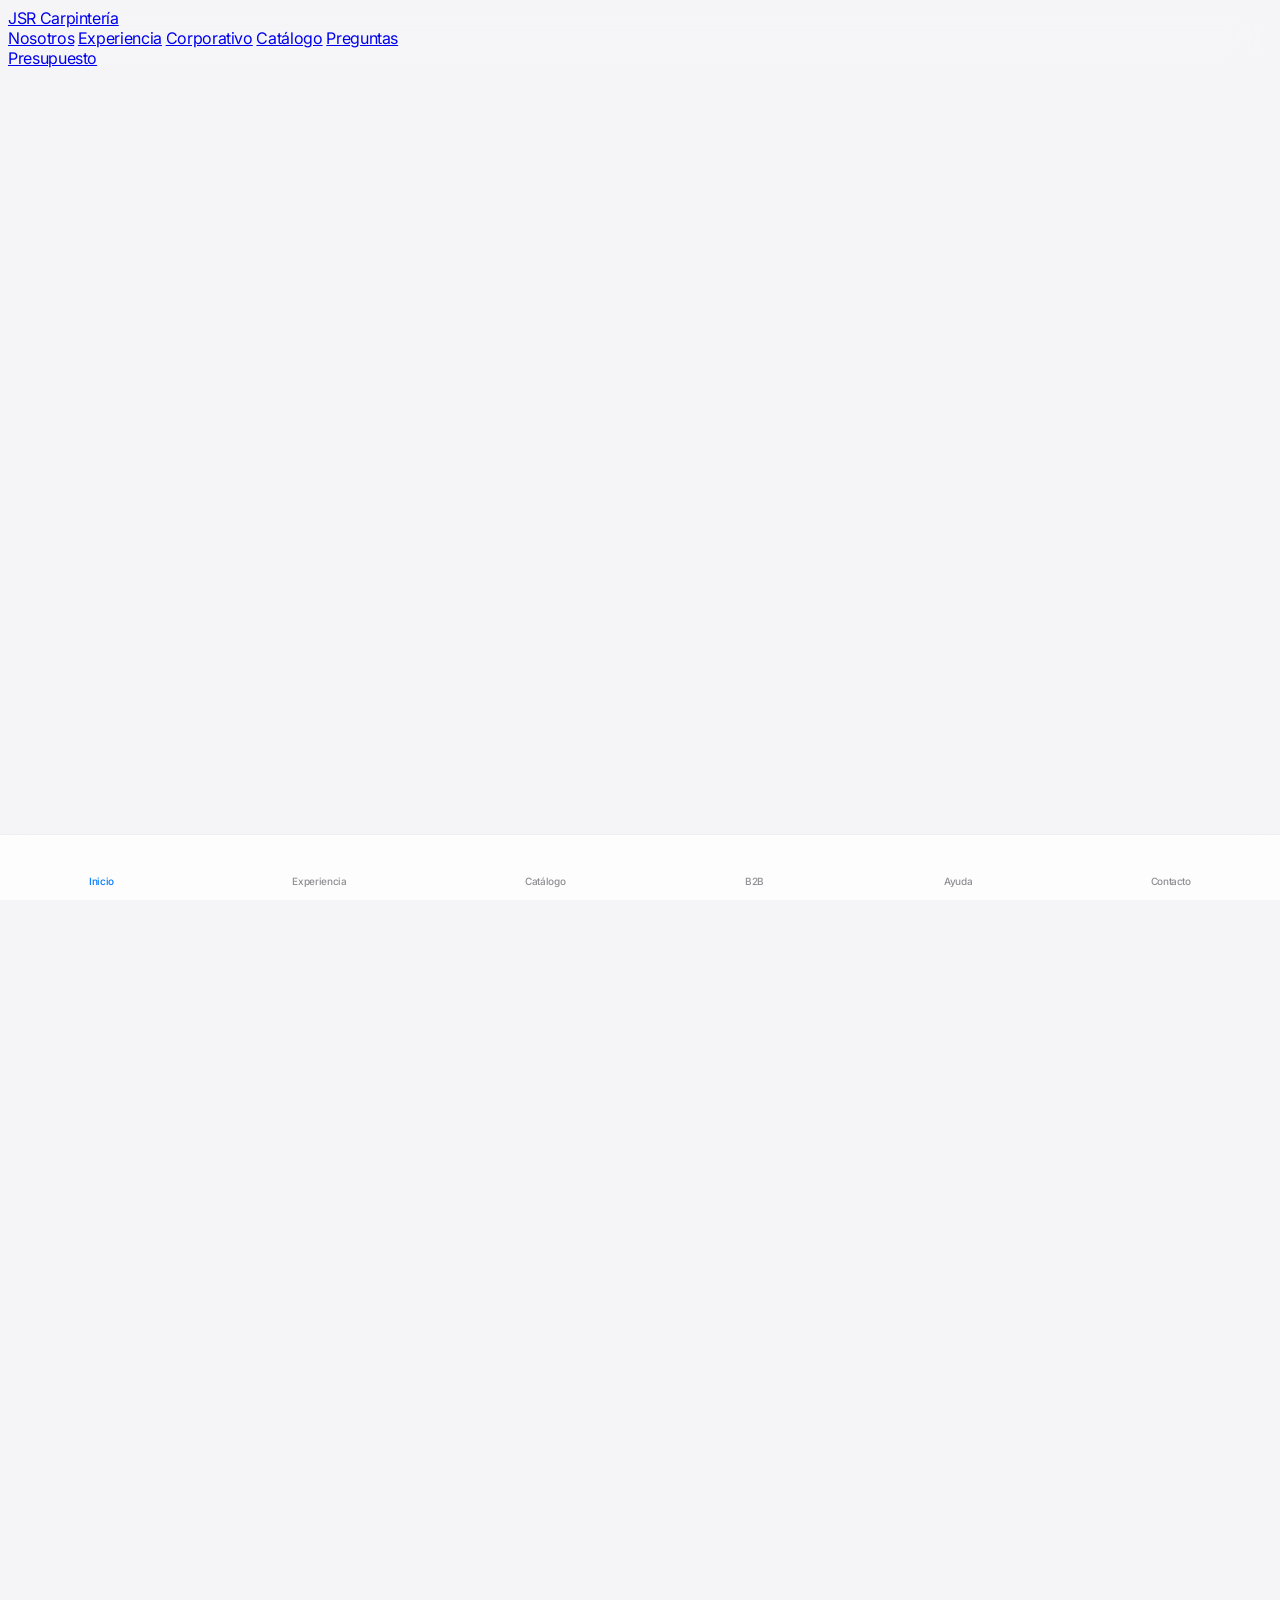
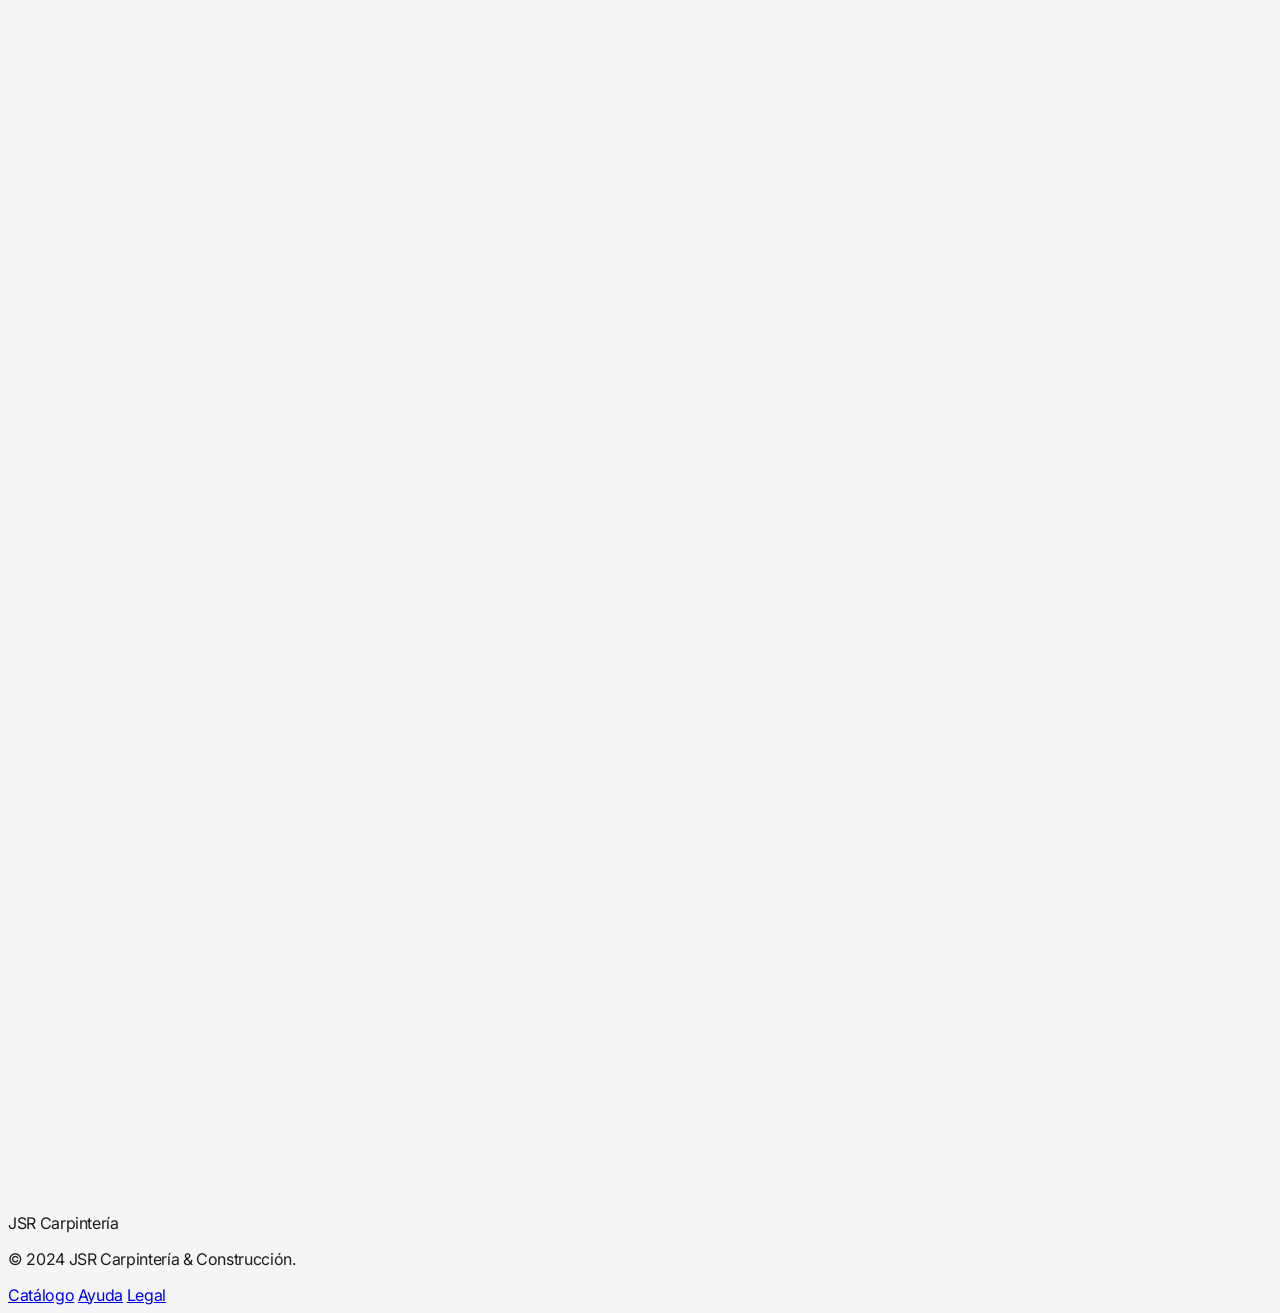
==== index.html @ 3fd6b83c "Changes to be committed: 	new file:   catalogo.html 	new file:   empresas.html 	new file:   index.ht" ====
<!DOCTYPE html>
<html lang="es" class="scroll-smooth">

<head>
    <meta charset="UTF-8">
    <meta name="viewport" content="width=device-width, initial-scale=1.0">
    <meta name="description"
        content="JSR Carpintería - Soluciones integrales para empresas estatales, MiPyMEs y hogares. Diseño estilo Apple en Cumanayagua, Cuba.">
    <title>JSR Carpintería | Construcción & Diseño</title>

    <script src="https://cdn.tailwindcss.com"></script>
    <script src="https://unpkg.com/lucide@latest"></script>
    <link href="https://fonts.googleapis.com/css2?family=Inter:wght@300;400;500;600;700;800&display=swap"
        rel="stylesheet">
    <link rel="stylesheet" href="style.css">

    <!-- SEO & Open Graph -->
    <link rel="canonical" href="https://jsr.cu/" />
    <meta property="og:type" content="website" />
    <meta property="og:title" content="JSR Carpintería | Construcción & Diseño" />
    <meta property="og:description"
        content="Soluciones integrales de carpintería y construcción para el sector estatal, empresas privadas y el hogar cubano. Diseño estilo Apple en Cumanayagua." />
    <meta property="og:image"
        content="https://images.unsplash.com/photo-1618221195710-dd6b41faaea6?auto=format&fit=crop&w=1200&q=80" />
    <meta property="og:url" content="https://jsr.cu/" />
    <meta property="og:site_name" content="JSR Carpintería" />

    <!-- Twitter Card -->
    <meta name="twitter:card" content="summary_large_image" />
    <meta name="twitter:title" content="JSR Carpintería | Construcción & Diseño" />
    <meta name="twitter:description"
        content="Diseño que inspira. Calidad que perdura. Soluciones de carpintería en Cumanayagua, Cuba." />
    <meta name="twitter:image"
        content="https://images.unsplash.com/photo-1618221195710-dd6b41faaea6?auto=format&fit=crop&w=1200&q=80" />

    <!-- Schema.org Structured Data -->
    <script type="application/ld+json">
    {
      "@context": "https://schema.org",
      "@type": "LocalBusiness",
      "name": "JSR Carpintería",
      "image": "https://images.unsplash.com/photo-1618221195710-dd6b41faaea6?auto=format&fit=crop&w=1600&q=80",
      "telephone": "+5350000000",
      "email": "ventas@jsr.cu",
      "address": {
        "@type": "PostalAddress",
        "addressLocality": "Cumanayagua",
        "addressRegion": "Cienfuegos",
        "addressCountry": "CU"
      },
      "description": "Soluciones integrales de carpintería y construcción para el sector estatal, empresas privadas y el hogar cubano.",
      "url": "https://jsr.cu/"
    }
    </script>
</head>

<body class="pb-20 md:pb-0"> <!-- Padding inferior para no tapar contenido con la Tab Bar en móvil -->

    <!-- Header / Navegación Desktop -->
    <nav class="fixed w-full z-[100] glass-nav top-0 border-b border-black/[0.05]">
        <div class="max-w-[1200px] mx-auto px-4 md:px-6 flex justify-between items-center h-14 md:h-16">
            <a href="#inicio" class="flex items-center space-x-2 shrink-0">
                <i data-lucide="box" class="w-5 h-5 text-black"></i>
                <span class="font-bold text-[17px] md:text-[19px] tracking-tight">JSR Carpintería</span>
            </a>

            <!-- Menú Desktop (Se oculta en móvil/tablet) -->
            <div class="hidden lg:flex space-x-8 text-[11px] font-medium text-black/60 uppercase tracking-wider">
                <a href="sobre-nosotros.html" class="hover:text-black transition-colors">Nosotros</a>
                <a href="#sectores" class="hover:text-black transition-colors">Experiencia</a>
                <a href="empresas.html" class="hover:text-black transition-colors">Corporativo</a>
                <a href="catalogo.html" class="hover:text-black transition-colors">Catálogo</a>
                <a href="#faq" class="hover:text-black transition-colors">Preguntas</a>
            </div>

            <div class="flex items-center space-x-3">
                <a href="#contacto"
                    class="text-[11px] md:text-[12px] font-semibold bg-black text-white px-4 py-2 rounded-full hover:bg-gray-800 transition-all whitespace-nowrap">
                    Presupuesto
                </a>
            </div>
        </div>
    </nav>

    <!-- Mobile Tab Bar (Solo visible en pantallas pequeñas y medianas) -->
    <div class="mobile-tab-bar lg:hidden">
        <a href="#inicio" class="tab-item active">
            <i data-lucide="home"></i>
            <span>Inicio</span>
        </a>
        <a href="#sectores" class="tab-item">
            <i data-lucide="award"></i>
            <span>Experiencia</span>
        </a>
        <a href="catalogo.html" class="tab-item">
            <i data-lucide="layout-grid"></i>
            <span>Catálogo</span>
        </a>
        <a href="empresas.html" class="tab-item">
            <i data-lucide="briefcase"></i>
            <span>B2B</span>
        </a>
        <a href="#faq" class="tab-item">
            <i data-lucide="message-circle"></i>
            <span>Ayuda</span>
        </a>
        <a href="#contacto" class="tab-item">
            <i data-lucide="user"></i>
            <span>Contacto</span>
        </a>
    </div>

    <main>
        <!-- Hero Section -->
        <section id="inicio" class="pt-24 md:pt-40 pb-12 md:pb-24 px-6 text-center max-w-[1100px] mx-auto fade-in">
            <h1
                class="text-4xl sm:text-5xl md:text-7xl lg:text-[84px] font-extrabold tracking-tight leading-[1.1] mb-6 md:mb-8 text-[#1D1D1F]">
                Diseño que inspira.<br class="hidden sm:block">
                <span class="text-black/30">Calidad que perdura.</span>
            </h1>
            <p class="text-base md:text-xl lg:text-2xl text-gray-500 font-medium mb-8 md:mb-12 max-w-3xl mx-auto px-4">
                Soluciones integrales de carpintería y construcción para el sector estatal, empresas privadas y el hogar
                cubano.
            </p>
            <div class="flex flex-col sm:flex-row justify-center items-center gap-4 px-6">
                <a href="#catalogo" class="ios-button-primary w-full sm:w-auto">Explorar Catálogo</a>
                <a href="empresas.html"
                    class="flex items-center justify-center space-x-2 font-semibold text-blue-600 hover:underline py-2">
                    <span>Soluciones Corporativas</span>
                    <i data-lucide="chevron-right" class="w-4 h-4"></i>
                </a>
            </div>
        </section>

        <!-- Imagen Principal -->
        <section class="px-4 md:px-6 mb-16 md:mb-24 fade-in">
            <div
                class="max-w-[1100px] mx-auto rounded-[32px] md:rounded-[42px] overflow-hidden shadow-xl md:shadow-2xl">
                <img src="https://images.unsplash.com/photo-1618221195710-dd6b41faaea6?auto=format&fit=crop&w=1600&q=80"
                    alt="Interior minimalista JSR" class="w-full h-[280px] sm:h-[450px] md:h-[600px] object-cover"
                    loading="lazy" width="1600" height="900">
            </div>
        </section>

        <!-- SECCIÓN: Sobre Nosotros -->
        <section id="nosotros" class="py-16 md:py-24 px-6 fade-in">
            <div class="max-w-[1200px] mx-auto grid grid-cols-1 lg:grid-cols-2 gap-12 items-center">
                <div class="order-2 lg:order-1">
                    <span class="badge-ios mb-6 inline-block">Nuestra Esencia</span>
                    <h2 class="text-3xl md:text-5xl font-bold tracking-tight mb-6 text-[#1D1D1F]">Pasión por el detalle.
                    </h2>
                    <p class="text-lg text-gray-500 mb-6 leading-relaxed">
                        En JSR Carpintería, fusionamos la tradición artesanal cubana con las tendencias más modernas del
                        diseño industrial.
                    </p>
                    <div class="flex items-center space-x-4 mb-8">
                        <a href="sobre-nosotros.html"
                            class="text-blue-600 font-semibold hover:underline flex items-center">
                            Conocer más sobre nosotros <i data-lucide="arrow-right" class="w-4 h-4 ml-2"></i>
                        </a>
                    </div>
                    <div class="flex items-center space-x-4 text-sm font-semibold text-[#1D1D1F]">
                        <div class="flex items-center">
                            <i data-lucide="check-circle" class="w-5 h-5 text-green-500 mr-2"></i>
                            <span>Materiales Premium</span>
                        </div>
                        <div class="flex items-center">
                            <i data-lucide="check-circle" class="w-5 h-5 text-green-500 mr-2"></i>
                            <span>Garantía Real</span>
                        </div>
                    </div>
                </div>
                <div class="order-1 lg:order-2">
                    <div class="ios-card p-2 transform rotate-2 hover:rotate-0 transition-transform duration-500">
                        <img src="https://images.unsplash.com/photo-1595846519845-68e298c2edd8?auto=format&fit=crop&w=800&q=80"
                            alt="Artesano trabajando madera"
                            class="w-full h-[300px] md:h-[500px] object-cover rounded-[20px]" loading="lazy" width="800"
                            height="1000">
                    </div>
                </div>
            </div>
        </section>

        <!-- SECCIÓN: Experiencia Sectorial -->
        <section id="sectores" class="py-16 md:py-24 px-6 fade-in">
            <div class="max-w-[1200px] mx-auto">
                <div class="text-center mb-12">
                    <span class="badge-ios mb-4 inline-block">Especialización Técnica</span>
                    <h2 class="text-3xl md:text-5xl font-bold tracking-tight mb-4 text-[#1D1D1F]">Experiencia Sectorial.
                    </h2>
                </div>

                <div class="grid grid-cols-1 sm:grid-cols-2 lg:grid-cols-4 gap-4 md:gap-6">
                    <div class="ios-card p-6 md:p-8 group">
                        <div class="icon-box-ios bg-rose-50 text-rose-500">
                            <i data-lucide="hospital"></i>
                        </div>
                        <h3 class="text-lg md:text-xl font-bold mb-3 text-[#1D1D1F]">Salud Pública</h3>
                        <p class="text-xs md:text-sm text-gray-500 leading-relaxed">Mobiliario clínico bajo estrictas
                            normas de higiene.</p>
                    </div>

                    <div class="ios-card p-6 md:p-8 group">
                        <div class="icon-box-ios bg-orange-50 text-orange-500">
                            <i data-lucide="palmtree"></i>
                        </div>
                        <h3 class="text-lg md:text-xl font-bold mb-3 text-[#1D1D1F]">Turismo</h3>
                        <p class="text-xs md:text-sm text-gray-500 leading-relaxed">Equipamiento integral para hoteles y
                            áreas comunes.</p>
                    </div>

                    <div class="ios-card p-6 md:p-8 group">
                        <div class="icon-box-ios bg-blue-50 text-blue-600">
                            <i data-lucide="radio"></i>
                        </div>
                        <h3 class="text-lg md:text-xl font-bold mb-3 text-[#1D1D1F]">Radio & Educ.</h3>
                        <p class="text-xs md:text-sm text-gray-500 leading-relaxed">Tratamiento acústico y mobiliario
                            ergonómico.</p>
                    </div>

                    <div class="ios-card p-6 md:p-8 group">
                        <div class="icon-box-ios bg-zinc-100 text-zinc-800">
                            <i data-lucide="landmark"></i>
                        </div>
                        <h3 class="text-lg md:text-xl font-bold mb-3 text-[#1D1D1F]">Gobierno</h3>
                        <p class="text-xs md:text-sm text-gray-500 leading-relaxed">Mantenimiento de sedes y diseño de
                            oficinas presidenciales.</p>
                    </div>
                </div>
                <div class="mt-12 text-center">
                    <a href="empresas.html" class="font-bold text-blue-600 hover:underline inline-flex items-center">
                        Ver cómo trabajamos con empresas <i data-lucide="arrow-right" class="w-4 h-4 ml-2"></i>
                    </a>
                </div>
            </div>
        </section>

        <!-- Corporativo -->
        <section id="proyectos" class="py-16 md:py-24 bg-white fade-in">
            <div class="max-w-[1200px] mx-auto px-6 text-center">
                <span class="badge-ios mb-4 inline-block">B2B & Alianzas</span>
                <h2 class="text-3xl md:text-5xl font-bold tracking-tight mb-12 text-[#1D1D1F]">Soluciones Corporativas.
                </h2>
                <div class="grid grid-cols-1 lg:grid-cols-2 gap-6">
                    <div class="ios-card p-8 md:p-12 text-left bg-zinc-50 border-none">
                        <h3 class="text-2xl font-bold mb-4">Empresas Estatales</h3>
                        <p class="text-gray-500 mb-6">Contratos oficiales y cumplimiento riguroso de normativas
                            gubernamentales en Cuba.</p>
                        <i data-lucide="building-2" class="text-blue-600"></i>
                    </div>
                    <div class="ios-card p-8 md:p-12 text-left bg-black text-white border-none">
                        <h3 class="text-2xl font-bold mb-4">Sector MiPyME</h3>
                        <p class="text-gray-400 mb-6">Diseño de vanguardia para nuevos negocios y emprendimientos
                            privados.</p>
                        <i data-lucide="briefcase" class="text-white"></i>
                    </div>
                </div>
                <div class="mt-12 text-center">
                    <a href="empresas.html"
                        class="ios-button-primary bg-zinc-900 text-white hover:bg-black inline-block px-8 py-3">
                        Explorar División Corporativa
                    </a>
                </div>
            </div>
        </section>

        <!-- Catálogo -->
        <section id="catalogo" class="py-16 md:py-24 px-6 fade-in">
            <div class="max-w-[1200px] mx-auto">
                <h2 class="text-3xl md:text-4xl font-bold mb-12 text-[#1D1D1F]">Esenciales para tu espacio.</h2>
                <div class="flex overflow-x-auto gap-6 pb-8 no-scrollbar snap-x snap-mandatory">
                    <div class="snap-start shrink-0 w-[280px] sm:w-[320px]">
                        <div class="bg-white p-4 ios-card">
                            <img src="https://images.unsplash.com/photo-1592078615290-033ee584e267?auto=format&fit=crop&w=500&q=80"
                                class="w-full h-64 object-cover rounded-2xl mb-4" width="500" height="333"
                                alt="Silla Minimalista">
                            <h3 class="font-bold">Silla Minimalista</h3>
                            <p class="text-gray-500 text-sm mb-4">Cedro Seleccionado</p>
                            <div class="btn-action-group">
                                <a href="https://cumashop.cu/producto/silla-minimalista" target="_blank"
                                    class="btn-cumashop">
                                    <i data-lucide="shopping-bag"></i> Comprar
                                </a>
                                <a href="https://wa.me/5350000000?text=Info%20Silla%20Minimalista" target="_blank"
                                    class="btn-whatsapp">
                                    <i data-lucide="message-circle"></i> WhatsApp
                                </a>
                            </div>
                        </div>
                    </div>
                    <div class="snap-start shrink-0 w-[280px] sm:w-[320px]">
                        <div class="bg-white p-4 ios-card">
                            <img src="https://images.unsplash.com/photo-1544030749-045a62a19b38?auto=format&fit=crop&w=500&q=80"
                                class="w-full h-64 object-cover rounded-2xl mb-4" width="500" height="333"
                                alt="Mesa de Centro">
                            <h3 class="font-bold">Mesa de Centro</h3>
                            <p class="text-gray-500 text-sm mb-4">Estilo Zen</p>
                            <div class="btn-action-group">
                                <a href="#" class="btn-cumashop">
                                    <i data-lucide="shopping-bag"></i> Comprar
                                </a>
                                <a href="https://wa.me/5350000000?text=Info%20Mesa%20Centro" target="_blank"
                                    class="btn-whatsapp">
                                    <i data-lucide="message-circle"></i> WhatsApp
                                </a>
                            </div>
                        </div>
                    </div>
                    <div class="snap-start shrink-0 w-[280px] sm:w-[320px]">
                        <div class="bg-white p-4 ios-card">
                            <img src="https://images.unsplash.com/photo-1533090161767-e6ffed986c88?auto=format&fit=crop&w=500&q=80"
                                class="w-full h-64 object-cover rounded-2xl mb-4" width="500" height="333"
                                alt="Escritorio Pro">
                            <h3 class="font-bold">Escritorio Pro</h3>
                            <p class="text-gray-500 text-sm mb-4">Work from home</p>
                            <div class="btn-action-group">
                                <a href="#" class="btn-cumashop">
                                    <i data-lucide="shopping-bag"></i> Comprar
                                </a>
                                <a href="https://wa.me/5350000000?text=Info%20Escritorio%20Pro" target="_blank"
                                    class="btn-whatsapp">
                                    <i data-lucide="message-circle"></i> WhatsApp
                                </a>
                            </div>
                        </div>
                    </div>
                </div>
                <div class="mt-8 text-center md:text-right">
                    <a href="catalogo.html"
                        class="font-bold text-black hover:opacity-70 inline-flex items-center text-sm md:text-base">
                        Ver Catálogo Completo <i data-lucide="arrow-right" class="w-4 h-4 ml-2"></i>
                    </a>
                </div>
            </div>
        </section>

        <!-- FAQ -->
        <section id="faq" class="py-16 md:py-24 bg-white px-6 fade-in">
            <div class="max-w-[800px] mx-auto">
                <h2 class="text-3xl font-bold mb-12 text-center text-[#1D1D1F]">Preguntas Frecuentes.</h2>
                <div class="space-y-4 mb-16">
                    <!-- Q1 -->
                    <div class="faq-item cursor-pointer bg-zinc-50 hover:bg-zinc-100 transition-colors rounded-2xl px-6 py-2"
                        onclick="toggleFaq(this)">
                        <div class="flex justify-between items-center py-4">
                            <h3 class="font-bold text-[#1D1D1F] text-sm md:text-base">¿Realizan envíos fuera de
                                Cumanayagua?</h3>
                            <div class="w-8 h-8 rounded-full bg-white flex items-center justify-center shadow-sm">
                                <i data-lucide="plus" class="faq-icon w-4 h-4 text-gray-400 transition-transform"></i>
                            </div>
                        </div>
                        <div class="faq-content">
                            <p class="text-gray-500 text-sm pb-6 leading-relaxed border-t border-gray-200/50 pt-4">
                                Sí, entregamos en toda la provincia de Cienfuegos y gestionamos logística nacional para
                                proyectos grandes.
                                Contamos con transporte propio para garantizar que los muebles lleguen en perfecto
                                estado.
                            </p>
                        </div>
                    </div>

                    <!-- Q2 -->
                    <div class="faq-item cursor-pointer bg-zinc-50 hover:bg-zinc-100 transition-colors rounded-2xl px-6 py-2"
                        onclick="toggleFaq(this)">
                        <div class="flex justify-between items-center py-4">
                            <h3 class="font-bold text-[#1D1D1F] text-sm md:text-base">¿Qué tipos de materiales utilizan?
                            </h3>
                            <div class="w-8 h-8 rounded-full bg-white flex items-center justify-center shadow-sm">
                                <i data-lucide="plus" class="faq-icon w-4 h-4 text-gray-400 transition-transform"></i>
                            </div>
                        </div>
                        <div class="faq-content">
                            <p class="text-gray-500 text-sm pb-6 leading-relaxed border-t border-gray-200/50 pt-4">
                                Trabajamos principalmente con maderas preciosas cubanas (Cedro, Caoba) y tableros
                                importados de alta densidad (Plywood fenólico, Melamina hidrófuga)
                                para garantizar durabilidad y resistencia al clima húmedo.
                            </p>
                        </div>
                    </div>

                    <!-- Q3 -->
                    <div class="faq-item cursor-pointer bg-zinc-50 hover:bg-zinc-100 transition-colors rounded-2xl px-6 py-2"
                        onclick="toggleFaq(this)">
                        <div class="flex justify-between items-center py-4">
                            <h3 class="font-bold text-[#1D1D1F] text-sm md:text-base">¿Puedo solicitar un diseño a
                                medida?</h3>
                            <div class="w-8 h-8 rounded-full bg-white flex items-center justify-center shadow-sm">
                                <i data-lucide="plus" class="faq-icon w-4 h-4 text-gray-400 transition-transform"></i>
                            </div>
                        </div>
                        <div class="faq-content">
                            <p class="text-gray-500 text-sm pb-6 leading-relaxed border-t border-gray-200/50 pt-4">
                                Absolutamente. Nuestro departamento de diseño puede trabajar a partir de una foto, un
                                boceto o un plano arquitectónico.
                                Creamos renders 3D previos para que visualices el resultado final antes de fabricar.
                            </p>
                        </div>
                    </div>

                    <!-- Q4 -->
                    <div class="faq-item cursor-pointer bg-zinc-50 hover:bg-zinc-100 transition-colors rounded-2xl px-6 py-2"
                        onclick="toggleFaq(this)">
                        <div class="flex justify-between items-center py-4">
                            <h3 class="font-bold text-[#1D1D1F] text-sm md:text-base">¿Qué garantía ofrecen?</h3>
                            <div class="w-8 h-8 rounded-full bg-white flex items-center justify-center shadow-sm">
                                <i data-lucide="plus" class="faq-icon w-4 h-4 text-gray-400 transition-transform"></i>
                            </div>
                        </div>
                        <div class="faq-content">
                            <p class="text-gray-500 text-sm pb-6 leading-relaxed border-t border-gray-200/50 pt-4">
                                Ofrecemos 1 año de garantía por defectos de fabricación en estructura y acabados.
                                Además, brindamos servicio de mantenimiento post-venta para asegurar la longevidad de
                                sus muebles.
                            </p>
                        </div>
                    </div>

                    <!-- Q5 -->
                    <div class="faq-item cursor-pointer bg-zinc-50 hover:bg-zinc-100 transition-colors rounded-2xl px-6 py-2"
                        onclick="toggleFaq(this)">
                        <div class="flex justify-between items-center py-4">
                            <h3 class="font-bold text-[#1D1D1F] text-sm md:text-base">¿Aceptan pagos digitales?</h3>
                            <div class="w-8 h-8 rounded-full bg-white flex items-center justify-center shadow-sm">
                                <i data-lucide="plus" class="faq-icon w-4 h-4 text-gray-400 transition-transform"></i>
                            </div>
                        </div>
                        <div class="faq-content">
                            <p class="text-gray-500 text-sm pb-6 leading-relaxed border-t border-gray-200/50 pt-4">
                                Sí, aceptamos transferencias bancarias, Transfermóvil y Enzona.
                                Para empresas estatales y MiPyMEs, emitimos facturas oficiales válidas para su
                                contabilidad.
                            </p>
                        </div>
                    </div>
                </div>

                <!-- Bloque IA -->
                <div class="bg-[#F5F5F7] rounded-[32px] p-8 text-center">
                    <i data-lucide="sparkles" class="w-8 h-8 text-blue-600 mx-auto mb-4"></i>
                    <h3 class="text-xl font-bold mb-2">¿Dudas adicionales?</h3>
                    <p class="text-sm text-gray-500 mb-6">Usa nuestra IA o contacta al equipo.</p>
                    <div class="flex flex-col sm:flex-row gap-3 justify-center">
                        <button class="bg-black text-white px-6 py-3 rounded-full font-bold text-sm">Preguntar
                            IA</button>
                        <a href="#contacto"
                            class="bg-white text-black border border-black/10 px-6 py-3 rounded-full font-bold text-sm">Contactar</a>
                    </div>
                </div>
            </div>
        </section>

        <!-- Contact Section -->
        <section id="contacto" class="py-20 md:py-32 px-4 md:px-6 fade-in mb-12 md:mb-0">
            <div
                class="max-w-[800px] mx-auto bg-white rounded-[36px] md:rounded-[48px] p-8 md:p-20 border border-black/5 text-center shadow-sm">
                <h2 class="text-3xl md:text-5xl font-extrabold tracking-tighter mb-8 text-[#1D1D1F]">Hagamos realidad tu
                    proyecto.</h2>
                <a href="https://wa.me/5350000000" class="ios-button-primary px-10 py-4 scale-105" target="_blank"
                    rel="noopener noreferrer">WhatsApp Directo</a>
                <div
                    class="mt-12 flex flex-col md:flex-row justify-center gap-6 text-[10px] font-bold text-gray-400 uppercase tracking-widest">
                    <span>Cumanayagua, Cuba</span>
                    <span>ventas@jsr.cu</span>
                </div>
            </div>
        </section>
    </main>

    <!-- Footer -->
    <footer class="bg-[#F5F5F7] py-12 px-6 border-t border-gray-200 hidden lg:block">
        <div class="max-w-[1200px] mx-auto flex justify-between items-center">
            <div>
                <span class="font-bold text-[18px]">JSR Carpintería</span>
                <p class="text-gray-400 text-[11px]">© 2024 JSR Carpintería & Construcción.</p>
            </div>
            <div class="flex gap-8 text-[10px] font-bold uppercase text-gray-500">
                <a href="#catalogo">Catálogo</a>
                <a href="#faq">Ayuda</a>
                <a href="#">Legal</a>
            </div>
        </div>
    </footer>

    <script src="script.js" defer></script>
</body>

</html>
---- style.css ----
:root {
    --ios-bg: #F5F5F7;
    --ios-card: rgba(255, 255, 255, 0.8);
    --ios-blue: #007AFF;
    --ios-text: #1D1D1F;
}

/* Gestión global de scroll y visualización */
html, body {
    max-width: 100vw;
    overflow-x: hidden;
    background-color: var(--ios-bg);
    color: var(--ios-text);
    font-family: 'Inter', -apple-system, BlinkMacSystemFont, sans-serif;
    -webkit-font-smoothing: antialiased;
    letter-spacing: -0.022em;
}

/* Estética Apple Glassmorphism */
.glass-nav {
    background: rgba(245, 245, 247, 0.72);
    backdrop-filter: saturate(180%) blur(20px);
    -webkit-backdrop-filter: saturate(180%) blur(20px);
}

/* Barra de navegación inferior (Mobile Tab Bar) */
.mobile-tab-bar {
    position: fixed;
    bottom: 0;
    left: 0;
    right: 0;
    height: 65px;
    background: rgba(255, 255, 255, 0.8);
    backdrop-filter: saturate(180%) blur(20px);
    -webkit-backdrop-filter: saturate(180%) blur(20px);
    border-top: 1px solid rgba(0,0,0,0.05);
    display: flex;
    justify-content: space-around;
    align-items: center;
    z-index: 1000;
    padding-bottom: env(safe-area-inset-bottom);
}

.tab-item {
    display: flex;
    flex-direction: column;
    align-items: center;
    justify-content: center;
    color: #8E8E93;
    text-decoration: none;
    font-size: 10px;
    font-weight: 500;
    transition: color 0.2s ease;
}

.tab-item.active {
    color: var(--ios-blue);
}

.tab-item i {
    margin-bottom: 4px;
    width: 22px;
    height: 22px;
}

.ios-card {
    background: #FFFFFF;
    border-radius: 24px;
    border: 1px solid rgba(0,0,0,0.05);
    transition: all 0.5s cubic-bezier(0.15, 0, 0.15, 1);
}

@media (min-width: 768px) {
    .ios-card { border-radius: 28px; }
    .ios-card:hover {
        transform: scale(1.01);
        box-shadow: 0 20px 40px -12px rgba(0,0,0,0.08);
    }
}

.ios-button-primary {
    background: var(--ios-blue);
    color: white;
    border-radius: 999px;
    padding: 14px 28px;
    font-weight: 600;
    transition: all 0.3s ease;
    display: inline-flex;
    align-items: center;
    justify-content: center;
}

.badge-ios {
    background: rgba(0,0,0,0.05);
    padding: 4px 12px;
    border-radius: 999px;
    font-size: 10px;
    font-weight: 700;
    text-transform: uppercase;
    letter-spacing: 0.05em;
}

.no-scrollbar::-webkit-scrollbar { display: none; }
.no-scrollbar { -ms-overflow-style: none; scrollbar-width: none; }

.fade-in {
    opacity: 0;
    transform: translateY(20px);
    transition: opacity 0.8s ease-out, transform 0.8s ease-out;
}

.fade-in.visible {
    opacity: 1;
    transform: translateY(0);
}

/* FAQ Estilos */
.faq-item { border-bottom: 1px solid rgba(0,0,0,0.1); }
.faq-content {
    max-height: 0;
    overflow: hidden;
    transition: max-height 0.4s cubic-bezier(0.4, 0, 0.2, 1), padding 0.3s ease;
}
.faq-item.active .faq-content {
    max-height: 500px;
    padding-bottom: 24px;
}
.faq-item.active .faq-icon { transform: rotate(45deg); }

.icon-box-ios {
    width: 48px;
    height: 48px;
    border-radius: 12px;
    display: flex;
    align-items: center;
    justify-content: center;
    margin-bottom: 20px;
}

/* Botones de acción en tarjetas de producto */
.btn-action-group {
    display: flex;
    flex-direction: column;
    gap: 8px;
    margin-top: 12px;
}

.btn-cumashop {
    display: flex;
    align-items: center;
    justify-content: center;
    width: 100%;
    padding: 10px 16px;
    background-color: #007AFF; /* Azul iOS/CumaShop por defecto */
    color: white;
    font-size: 13px;
    font-weight: 600;
    border-radius: 12px;
    transition: all 0.2s ease;
    text-decoration: none;
}

.btn-cumashop:hover {
    background-color: #005ec4;
    transform: translateY(-1px);
}

.btn-whatsapp {
    display: flex;
    align-items: center;
    justify-content: center;
    width: 100%;
    padding: 10px 16px;
    background-color: #F2F2F7; /* Gris claro iOS */
    color: #25D366; /* Verde WhatsApp oficial */
    border: 1px solid rgba(0,0,0,0.05);
    font-size: 13px;
    font-weight: 600;
    border-radius: 12px;
    transition: all 0.2s ease;
    text-decoration: none;
}

.btn-whatsapp:hover {
    background-color: #E5E5EA;
    color: #128C7E;
}

.btn-cumashop i,
.btn-whatsapp i {
    width: 16px;
    height: 16px;
    margin-right: 8px;
}
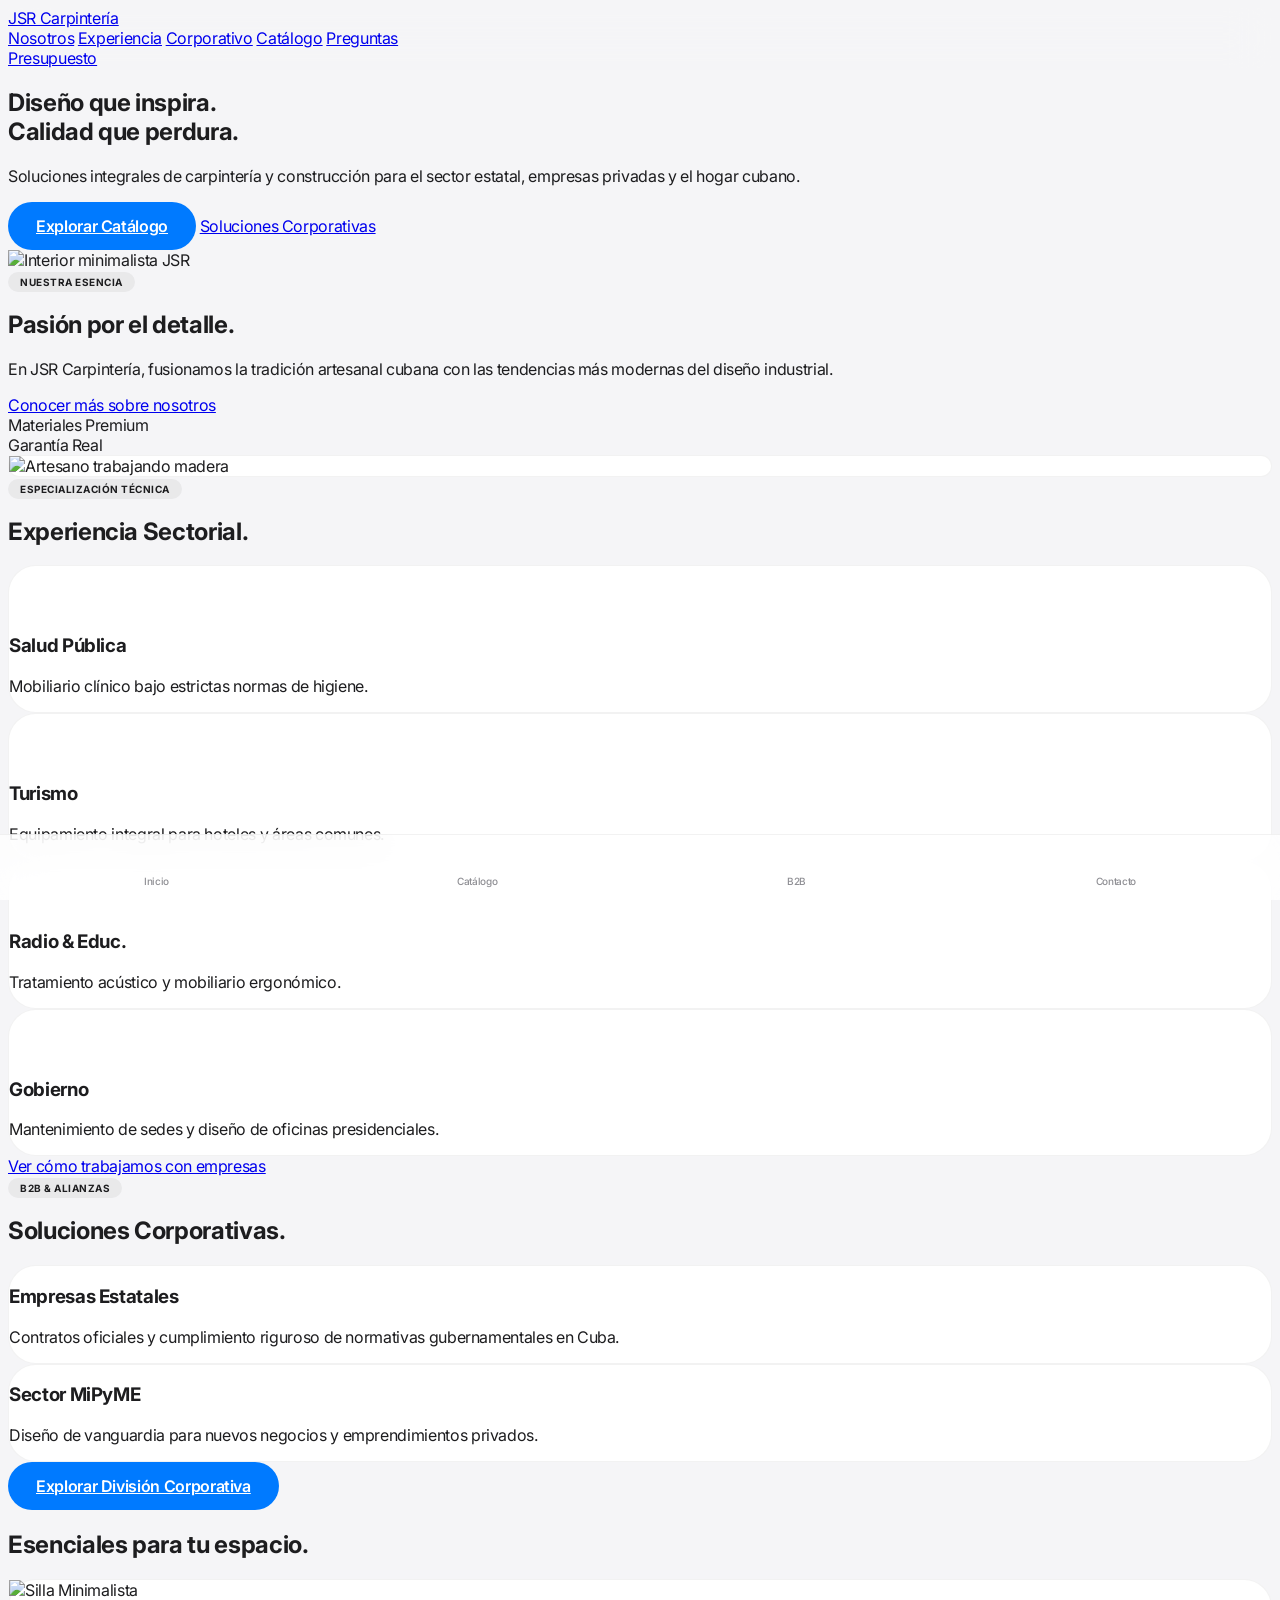
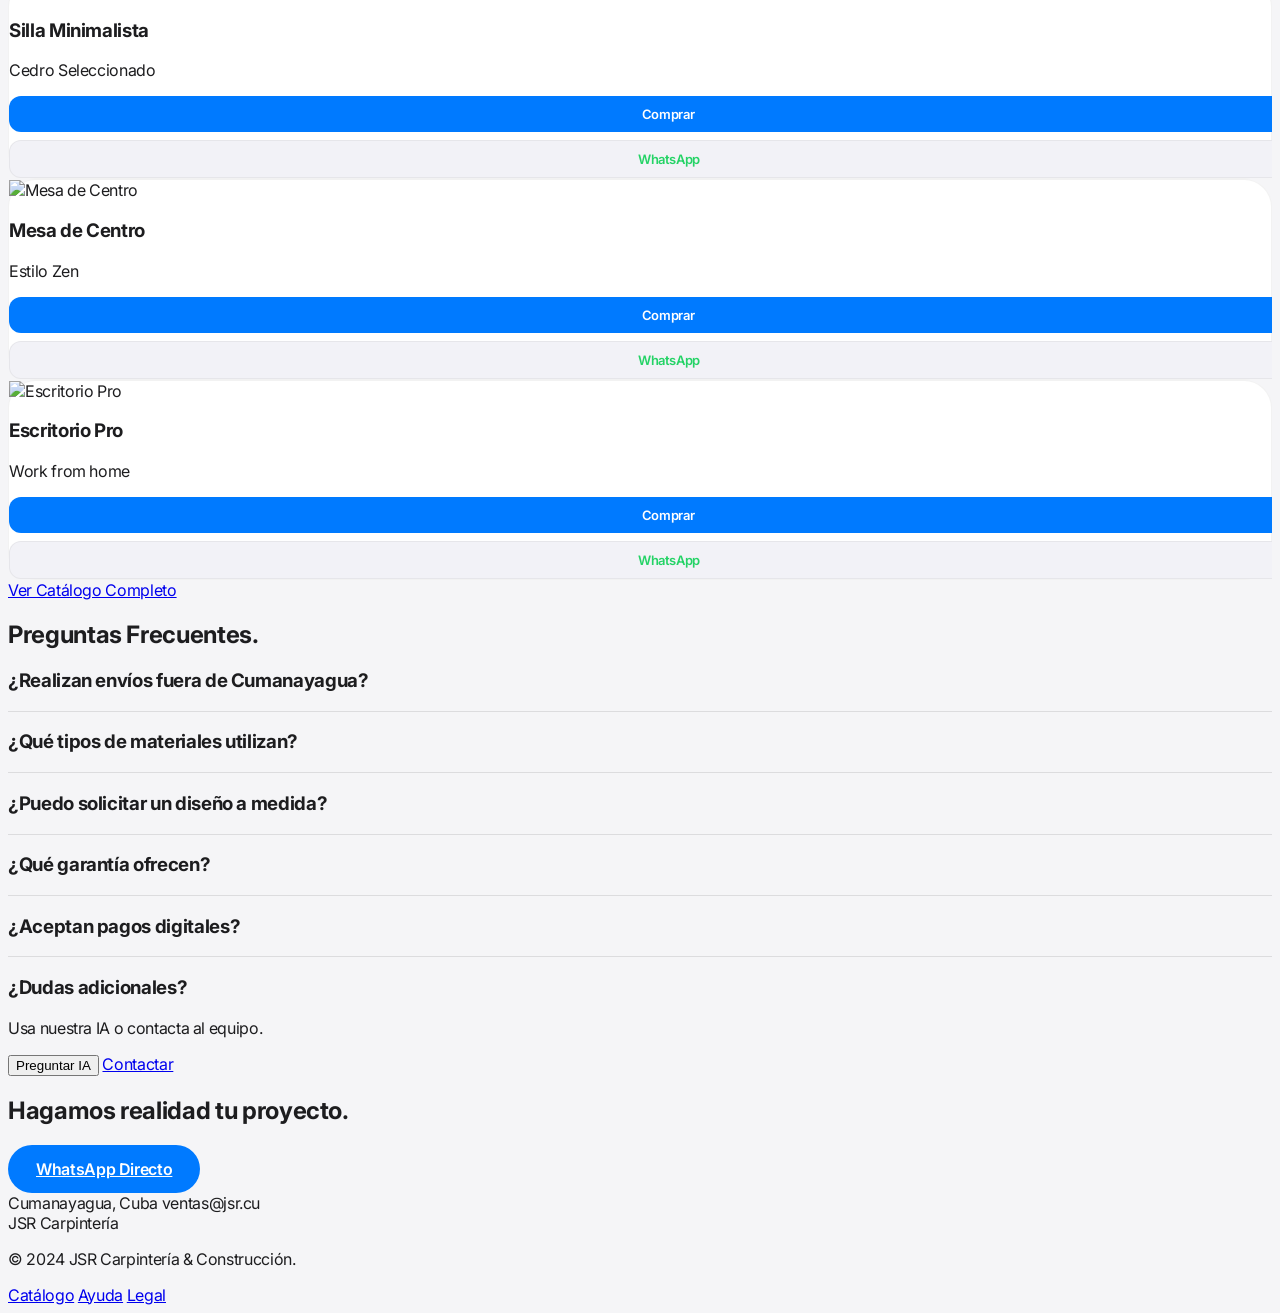
==== commit 8262ee27: "Reorganize navigation UX and remove dead-end links" ====
--- a/index.html
+++ b/index.html
@@ -88,10 +88,6 @@
             <i data-lucide="home"></i>
             <span>Inicio</span>
         </a>
-        <a href="#sectores" class="tab-item">
-            <i data-lucide="award"></i>
-            <span>Experiencia</span>
-        </a>
         <a href="catalogo.html" class="tab-item">
             <i data-lucide="layout-grid"></i>
             <span>Catálogo</span>
@@ -99,10 +95,6 @@
         <a href="empresas.html" class="tab-item">
             <i data-lucide="briefcase"></i>
             <span>B2B</span>
-        </a>
-        <a href="#faq" class="tab-item">
-            <i data-lucide="message-circle"></i>
-            <span>Ayuda</span>
         </a>
         <a href="#contacto" class="tab-item">
             <i data-lucide="user"></i>
@@ -296,7 +288,7 @@
                             <h3 class="font-bold">Mesa de Centro</h3>
                             <p class="text-gray-500 text-sm mb-4">Estilo Zen</p>
                             <div class="btn-action-group">
-                                <a href="#" class="btn-cumashop">
+                                <a href="https://cumashop.cu/" target="_blank" rel="noopener noreferrer" class="btn-cumashop">
                                     <i data-lucide="shopping-bag"></i> Comprar
                                 </a>
                                 <a href="https://wa.me/5350000000?text=Info%20Mesa%20Centro" target="_blank"
@@ -314,7 +306,7 @@
                             <h3 class="font-bold">Escritorio Pro</h3>
                             <p class="text-gray-500 text-sm mb-4">Work from home</p>
                             <div class="btn-action-group">
-                                <a href="#" class="btn-cumashop">
+                                <a href="https://cumashop.cu/" target="_blank" rel="noopener noreferrer" class="btn-cumashop">
                                     <i data-lucide="shopping-bag"></i> Comprar
                                 </a>
                                 <a href="https://wa.me/5350000000?text=Info%20Escritorio%20Pro" target="_blank"
@@ -476,7 +468,7 @@
             <div class="flex gap-8 text-[10px] font-bold uppercase text-gray-500">
                 <a href="#catalogo">Catálogo</a>
                 <a href="#faq">Ayuda</a>
-                <a href="#">Legal</a>
+                <a href="legal.html">Legal</a>
             </div>
         </div>
     </footer>
@@ -484,4 +476,4 @@
     <script src="script.js" defer></script>
 </body>
 
-</html>+</html>
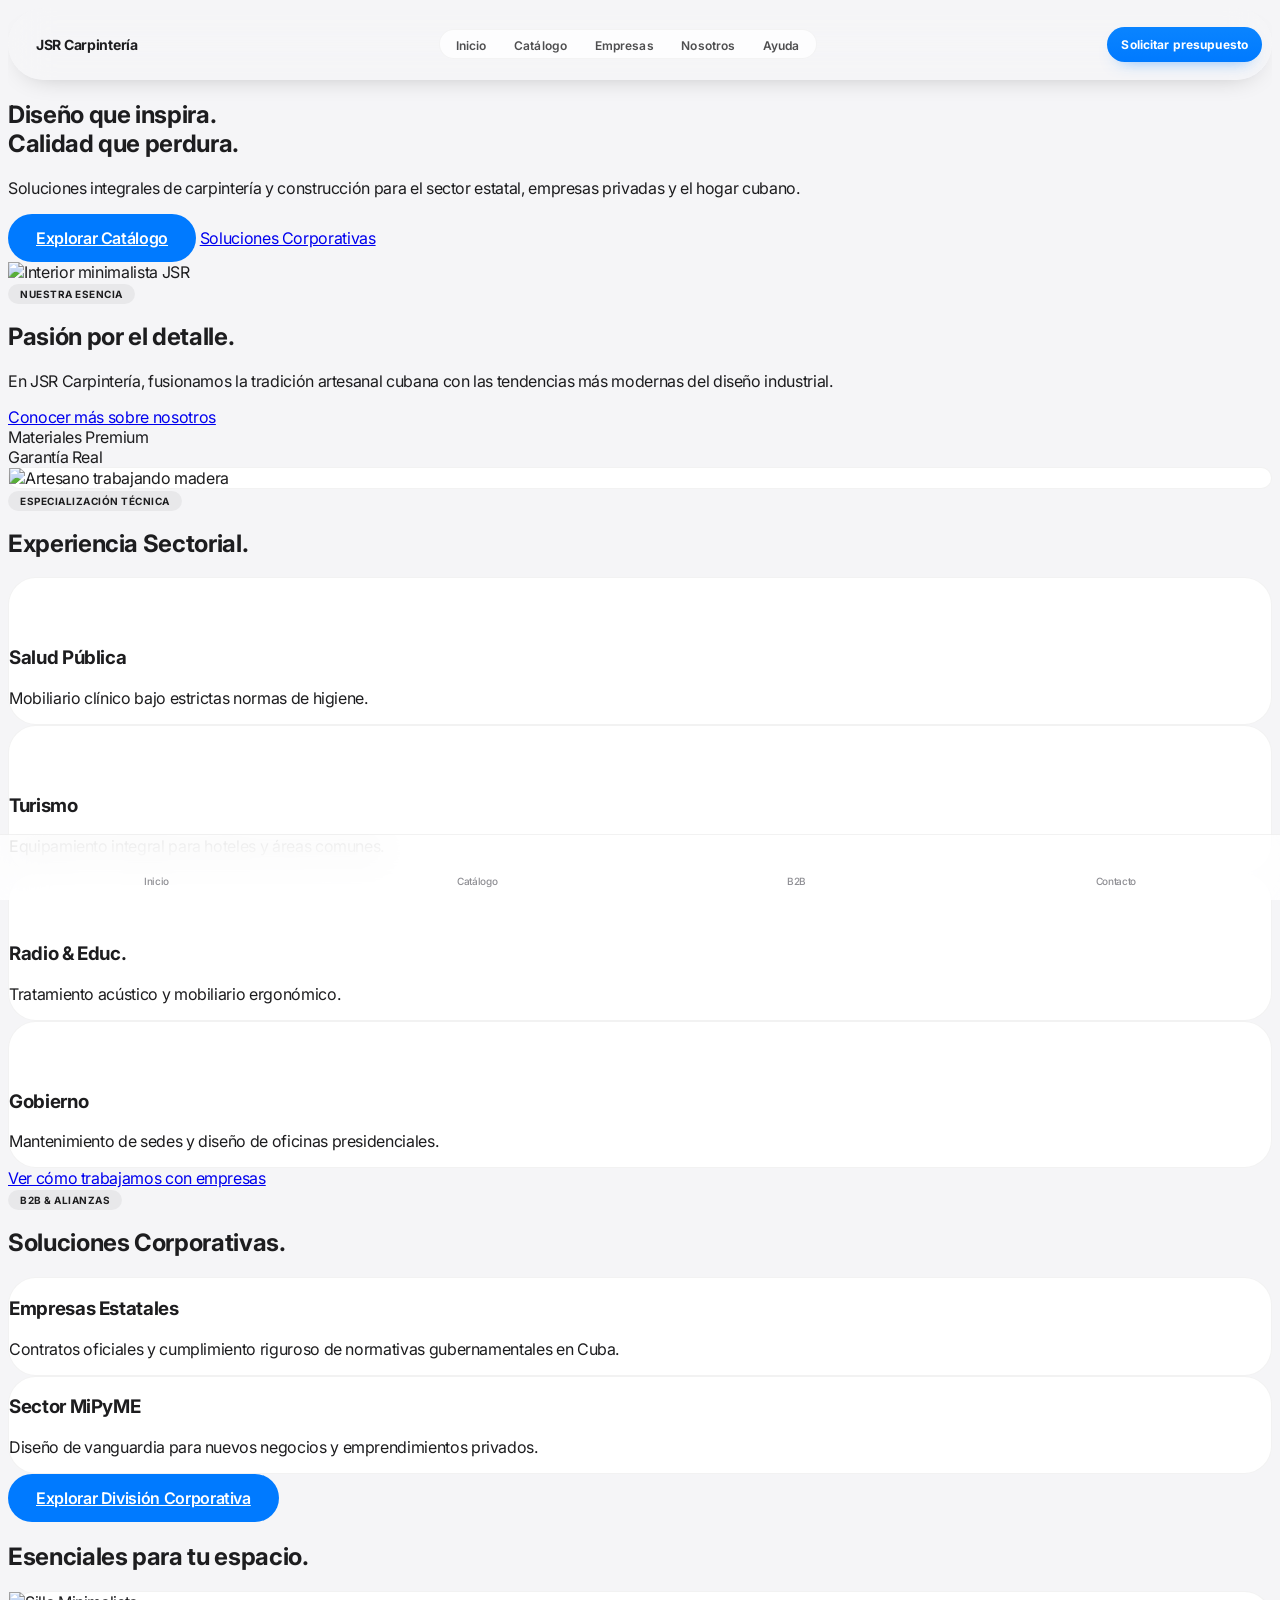
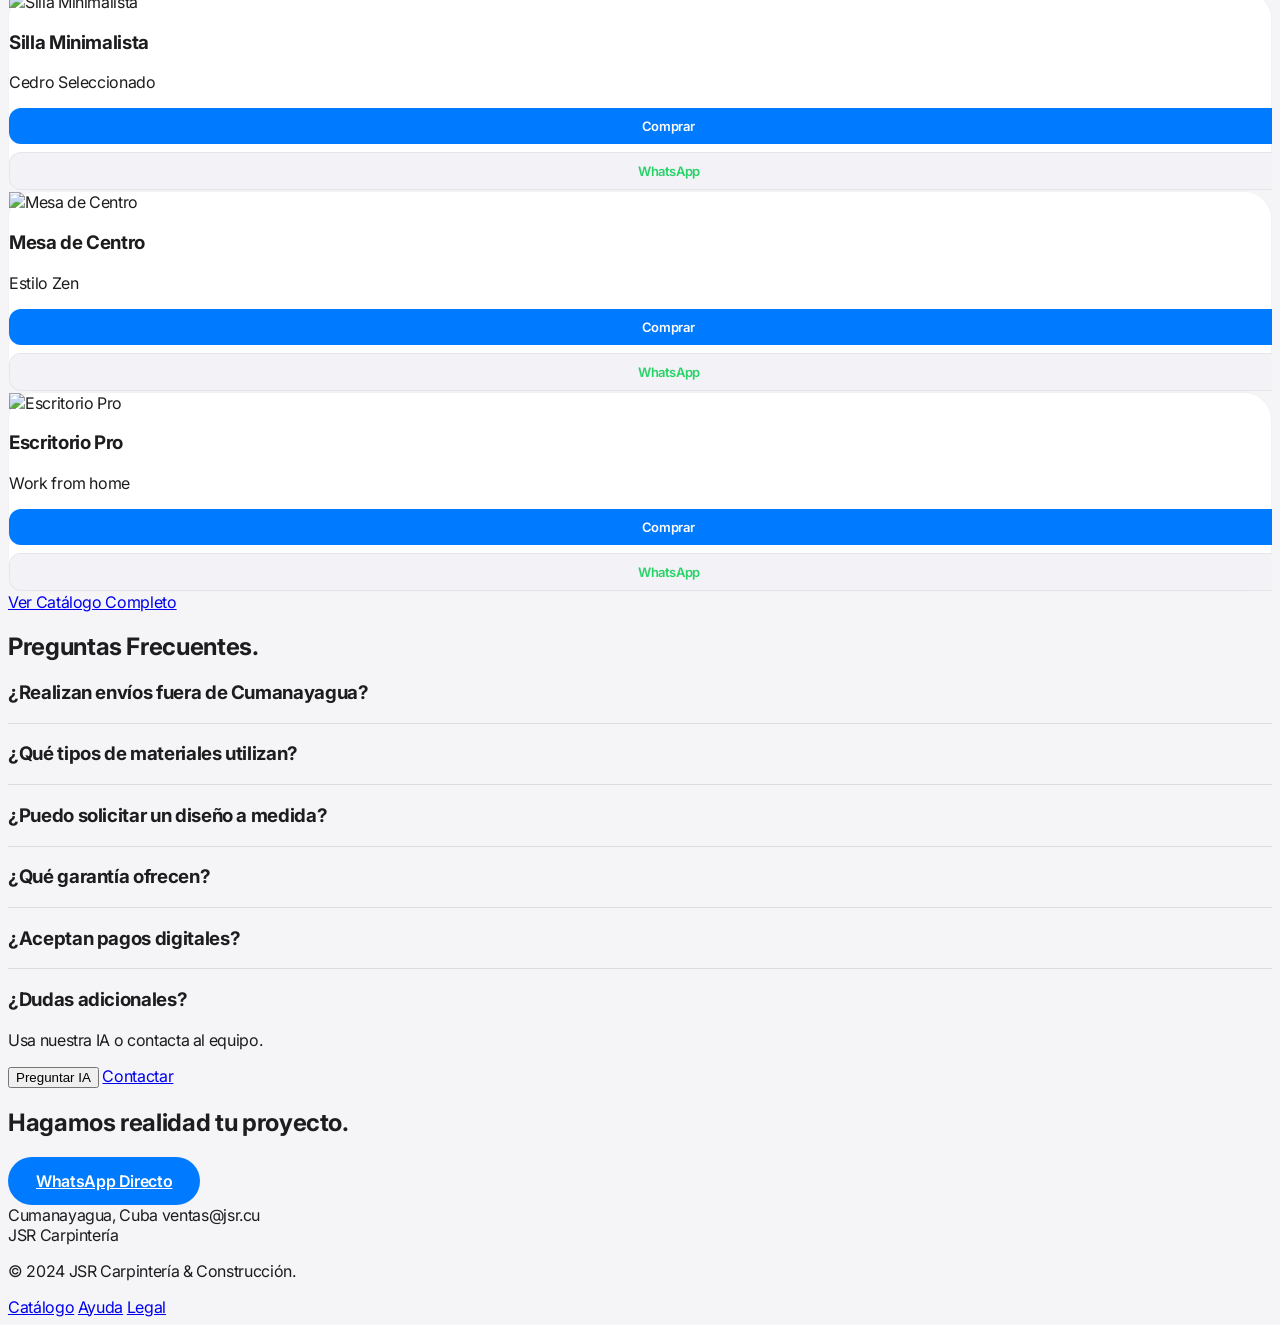
==== commit c8b17d17: "Unify top navigation with iOS 26 style across all pages" ====
--- a/index.html
+++ b/index.html
@@ -57,26 +57,24 @@
 <body class="pb-20 md:pb-0"> <!-- Padding inferior para no tapar contenido con la Tab Bar en móvil -->
 
     <!-- Header / Navegación Desktop -->
-    <nav class="fixed w-full z-[100] glass-nav top-0 border-b border-black/[0.05]">
-        <div class="max-w-[1200px] mx-auto px-4 md:px-6 flex justify-between items-center h-14 md:h-16">
-            <a href="#inicio" class="flex items-center space-x-2 shrink-0">
-                <i data-lucide="box" class="w-5 h-5 text-black"></i>
-                <span class="font-bold text-[17px] md:text-[19px] tracking-tight">JSR Carpintería</span>
-            </a>
-
-            <!-- Menú Desktop (Se oculta en móvil/tablet) -->
-            <div class="hidden lg:flex space-x-8 text-[11px] font-medium text-black/60 uppercase tracking-wider">
-                <a href="sobre-nosotros.html" class="hover:text-black transition-colors">Nosotros</a>
-                <a href="#sectores" class="hover:text-black transition-colors">Experiencia</a>
-                <a href="empresas.html" class="hover:text-black transition-colors">Corporativo</a>
-                <a href="catalogo.html" class="hover:text-black transition-colors">Catálogo</a>
-                <a href="#faq" class="hover:text-black transition-colors">Preguntas</a>
-            </div>
-
-            <div class="flex items-center space-x-3">
-                <a href="#contacto"
-                    class="text-[11px] md:text-[12px] font-semibold bg-black text-white px-4 py-2 rounded-full hover:bg-gray-800 transition-all whitespace-nowrap">
-                    Presupuesto
+    <nav class="fixed top-0 inset-x-0 z-[100] ios26-nav-shell">
+        <div class="max-w-[1200px] mx-auto px-4 md:px-6 py-3">
+            <div class="ios26-nav glass-nav border border-black/[0.06]">
+                <a href="index.html" class="ios26-brand" aria-label="Ir al inicio">
+                    <i data-lucide="box" class="w-5 h-5 text-black"></i>
+                    <span>JSR Carpintería</span>
+                </a>
+
+                <div class="ios26-nav-links hidden lg:flex" role="navigation" aria-label="Navegación principal">
+                    <a href="index.html">Inicio</a>
+                    <a href="catalogo.html">Catálogo</a>
+                    <a href="empresas.html">Empresas</a>
+                    <a href="sobre-nosotros.html">Nosotros</a>
+                    <a href="index.html#faq">Ayuda</a>
+                </div>
+
+                <a href="index.html#contacto" class="ios26-cta">
+                    Solicitar presupuesto
                 </a>
             </div>
         </div>
--- a/style.css
+++ b/style.css
@@ -21,6 +21,92 @@
     background: rgba(245, 245, 247, 0.72);
     backdrop-filter: saturate(180%) blur(20px);
     -webkit-backdrop-filter: saturate(180%) blur(20px);
+}
+
+
+/* Navegación superior unificada estilo iOS 26 */
+.ios26-nav-shell {
+    padding-top: env(safe-area-inset-top);
+}
+
+.ios26-nav {
+    min-height: 56px;
+    border-radius: 999px;
+    display: flex;
+    align-items: center;
+    justify-content: space-between;
+    gap: 10px;
+    padding: 8px 10px;
+    box-shadow: 0 10px 28px -18px rgba(0, 0, 0, 0.32);
+}
+
+.ios26-brand {
+    display: inline-flex;
+    align-items: center;
+    gap: 8px;
+    color: #1D1D1F;
+    text-decoration: none;
+    font-weight: 700;
+    font-size: 14px;
+    letter-spacing: -0.02em;
+    padding: 8px 10px;
+    border-radius: 999px;
+}
+
+.ios26-nav-links {
+    background: rgba(255, 255, 255, 0.72);
+    border: 1px solid rgba(0, 0, 0, 0.04);
+    border-radius: 999px;
+    padding: 4px;
+    gap: 2px;
+}
+
+.ios26-nav-links a {
+    text-decoration: none;
+    color: rgba(29, 29, 31, 0.78);
+    font-size: 12px;
+    font-weight: 600;
+    letter-spacing: 0.01em;
+    padding: 8px 12px;
+    border-radius: 999px;
+    transition: all 0.2s ease;
+}
+
+.ios26-nav-links a:hover {
+    color: #1D1D1F;
+    background: rgba(255, 255, 255, 0.95);
+}
+
+.ios26-cta {
+    text-decoration: none;
+    background: linear-gradient(180deg, #0A84FF, #007AFF);
+    color: white;
+    font-size: 12px;
+    font-weight: 700;
+    letter-spacing: 0.01em;
+    padding: 10px 14px;
+    border-radius: 999px;
+    white-space: nowrap;
+    box-shadow: 0 8px 18px -12px rgba(0, 122, 255, 0.8);
+}
+
+.ios26-cta:hover {
+    filter: brightness(0.95);
+}
+
+@media (max-width: 1023px) {
+    .ios26-nav {
+        min-height: 52px;
+    }
+
+    .ios26-brand span {
+        font-size: 13px;
+    }
+
+    .ios26-cta {
+        padding: 9px 12px;
+        font-size: 11px;
+    }
 }
 
 /* Barra de navegación inferior (Mobile Tab Bar) */
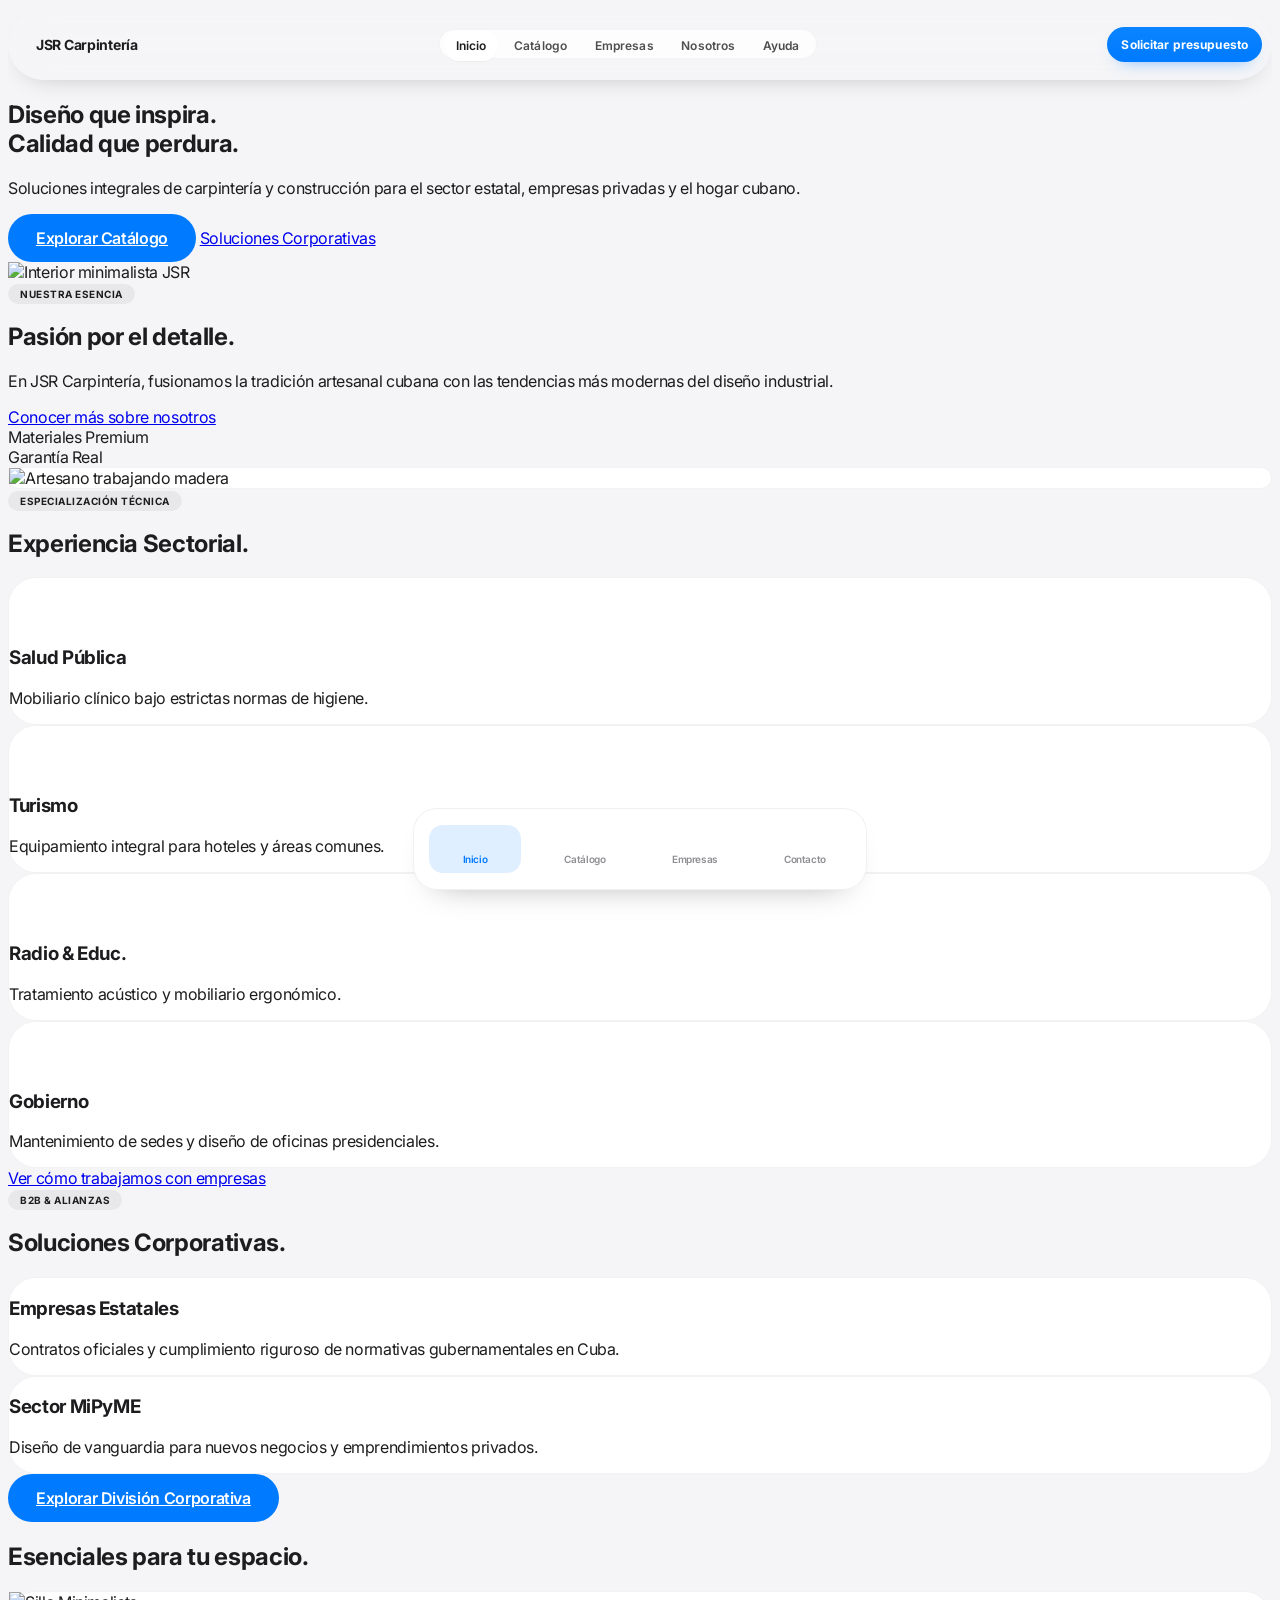
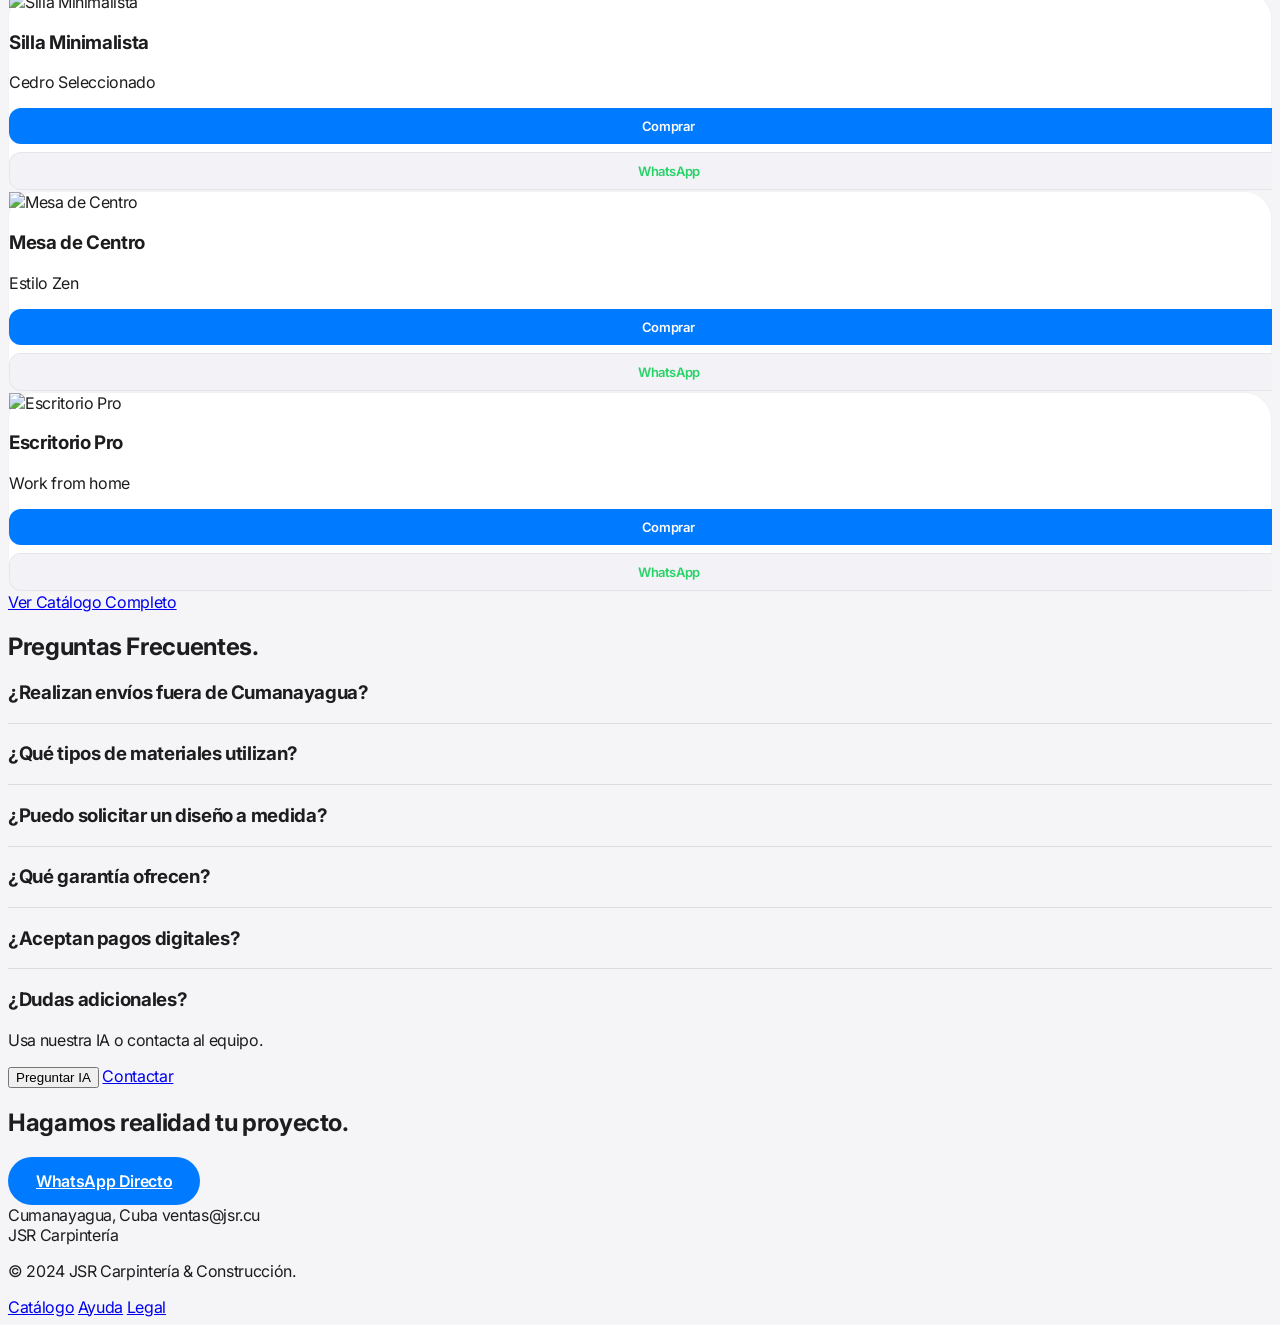
==== commit 560e25b7: "Unify and improve mobile nav plus navigation consistency" ====
--- a/index.html
+++ b/index.html
@@ -66,14 +66,14 @@
                 </a>
 
                 <div class="ios26-nav-links hidden lg:flex" role="navigation" aria-label="Navegación principal">
-                    <a href="index.html">Inicio</a>
-                    <a href="catalogo.html">Catálogo</a>
-                    <a href="empresas.html">Empresas</a>
-                    <a href="sobre-nosotros.html">Nosotros</a>
-                    <a href="index.html#faq">Ayuda</a>
-                </div>
-
-                <a href="index.html#contacto" class="ios26-cta">
+                    <a href="index.html" class="top-nav-link" data-nav-key="inicio">Inicio</a>
+                    <a href="catalogo.html" class="top-nav-link" data-nav-key="catalogo">Catálogo</a>
+                    <a href="empresas.html" class="top-nav-link" data-nav-key="empresas">Empresas</a>
+                    <a href="sobre-nosotros.html" class="top-nav-link" data-nav-key="nosotros">Nosotros</a>
+                    <a href="index.html#faq" class="top-nav-link" data-nav-key="ayuda">Ayuda</a>
+                </div>
+
+                <a href="index.html#contacto" class="ios26-cta" data-nav-key="contacto">
                     Solicitar presupuesto
                 </a>
             </div>
@@ -81,21 +81,21 @@
     </nav>
 
     <!-- Mobile Tab Bar (Solo visible en pantallas pequeñas y medianas) -->
-    <div class="mobile-tab-bar lg:hidden">
-        <a href="#inicio" class="tab-item active">
+    <div class="mobile-tab-bar lg:hidden" role="navigation" aria-label="Navegación móvil">
+        <a href="index.html" class="tab-item" data-nav-key="inicio">
             <i data-lucide="home"></i>
             <span>Inicio</span>
         </a>
-        <a href="catalogo.html" class="tab-item">
+        <a href="catalogo.html" class="tab-item" data-nav-key="catalogo">
             <i data-lucide="layout-grid"></i>
             <span>Catálogo</span>
         </a>
-        <a href="empresas.html" class="tab-item">
+        <a href="empresas.html" class="tab-item" data-nav-key="empresas">
             <i data-lucide="briefcase"></i>
-            <span>B2B</span>
+            <span>Empresas</span>
         </a>
-        <a href="#contacto" class="tab-item">
-            <i data-lucide="user"></i>
+        <a href="index.html#contacto" class="tab-item" data-nav-key="contacto">
+            <i data-lucide="message-circle"></i>
             <span>Contacto</span>
         </a>
     </div>
@@ -267,11 +267,11 @@
                             <h3 class="font-bold">Silla Minimalista</h3>
                             <p class="text-gray-500 text-sm mb-4">Cedro Seleccionado</p>
                             <div class="btn-action-group">
-                                <a href="https://cumashop.cu/producto/silla-minimalista" target="_blank"
+                                <a href="https://cumashop.cu/producto/silla-minimalista" target="_blank" rel="noopener noreferrer"
                                     class="btn-cumashop">
                                     <i data-lucide="shopping-bag"></i> Comprar
                                 </a>
-                                <a href="https://wa.me/5350000000?text=Info%20Silla%20Minimalista" target="_blank"
+                                <a href="https://wa.me/5350000000?text=Info%20Silla%20Minimalista" target="_blank" rel="noopener noreferrer"
                                     class="btn-whatsapp">
                                     <i data-lucide="message-circle"></i> WhatsApp
                                 </a>
@@ -289,7 +289,7 @@
                                 <a href="https://cumashop.cu/" target="_blank" rel="noopener noreferrer" class="btn-cumashop">
                                     <i data-lucide="shopping-bag"></i> Comprar
                                 </a>
-                                <a href="https://wa.me/5350000000?text=Info%20Mesa%20Centro" target="_blank"
+                                <a href="https://wa.me/5350000000?text=Info%20Mesa%20Centro" target="_blank" rel="noopener noreferrer"
                                     class="btn-whatsapp">
                                     <i data-lucide="message-circle"></i> WhatsApp
                                 </a>
@@ -307,7 +307,7 @@
                                 <a href="https://cumashop.cu/" target="_blank" rel="noopener noreferrer" class="btn-cumashop">
                                     <i data-lucide="shopping-bag"></i> Comprar
                                 </a>
-                                <a href="https://wa.me/5350000000?text=Info%20Escritorio%20Pro" target="_blank"
+                                <a href="https://wa.me/5350000000?text=Info%20Escritorio%20Pro" target="_blank" rel="noopener noreferrer"
                                     class="btn-whatsapp">
                                     <i data-lucide="message-circle"></i> WhatsApp
                                 </a>
--- a/style.css
+++ b/style.css
@@ -77,6 +77,17 @@
     background: rgba(255, 255, 255, 0.95);
 }
 
+.ios26-nav-links .top-nav-link.active {
+    color: #1D1D1F;
+    background: rgba(255, 255, 255, 0.95);
+    box-shadow: 0 1px 1px rgba(0, 0, 0, 0.04);
+}
+
+.ios26-nav.is-scrolled {
+    background: rgba(255, 255, 255, 0.88);
+    border-color: rgba(0, 0, 0, 0.1);
+}
+
 .ios26-cta {
     text-decoration: none;
     background: linear-gradient(180deg, #0A84FF, #007AFF);
@@ -112,41 +123,48 @@
 /* Barra de navegación inferior (Mobile Tab Bar) */
 .mobile-tab-bar {
     position: fixed;
-    bottom: 0;
-    left: 0;
-    right: 0;
-    height: 65px;
-    background: rgba(255, 255, 255, 0.8);
-    backdrop-filter: saturate(180%) blur(20px);
-    -webkit-backdrop-filter: saturate(180%) blur(20px);
-    border-top: 1px solid rgba(0,0,0,0.05);
+    bottom: 10px;
+    left: 50%;
+    transform: translateX(-50%);
+    width: min(96%, 440px);
+    height: 68px;
+    background: rgba(255, 255, 255, 0.92);
+    backdrop-filter: saturate(180%) blur(22px);
+    -webkit-backdrop-filter: saturate(180%) blur(22px);
+    border: 1px solid rgba(0, 0, 0, 0.06);
+    border-radius: 24px;
     display: flex;
     justify-content: space-around;
     align-items: center;
     z-index: 1000;
-    padding-bottom: env(safe-area-inset-bottom);
+    padding: 6px;
+    box-shadow: 0 16px 34px -24px rgba(0, 0, 0, 0.4);
 }
 
 .tab-item {
+    min-width: 72px;
     display: flex;
     flex-direction: column;
     align-items: center;
     justify-content: center;
+    gap: 2px;
     color: #8E8E93;
     text-decoration: none;
     font-size: 10px;
-    font-weight: 500;
-    transition: color 0.2s ease;
+    font-weight: 600;
+    border-radius: 14px;
+    padding: 8px 10px;
+    transition: all 0.2s ease;
 }
 
 .tab-item.active {
     color: var(--ios-blue);
+    background: rgba(0, 122, 255, 0.12);
 }
 
 .tab-item i {
-    margin-bottom: 4px;
-    width: 22px;
-    height: 22px;
+    width: 18px;
+    height: 18px;
 }
 
 .ios-card {
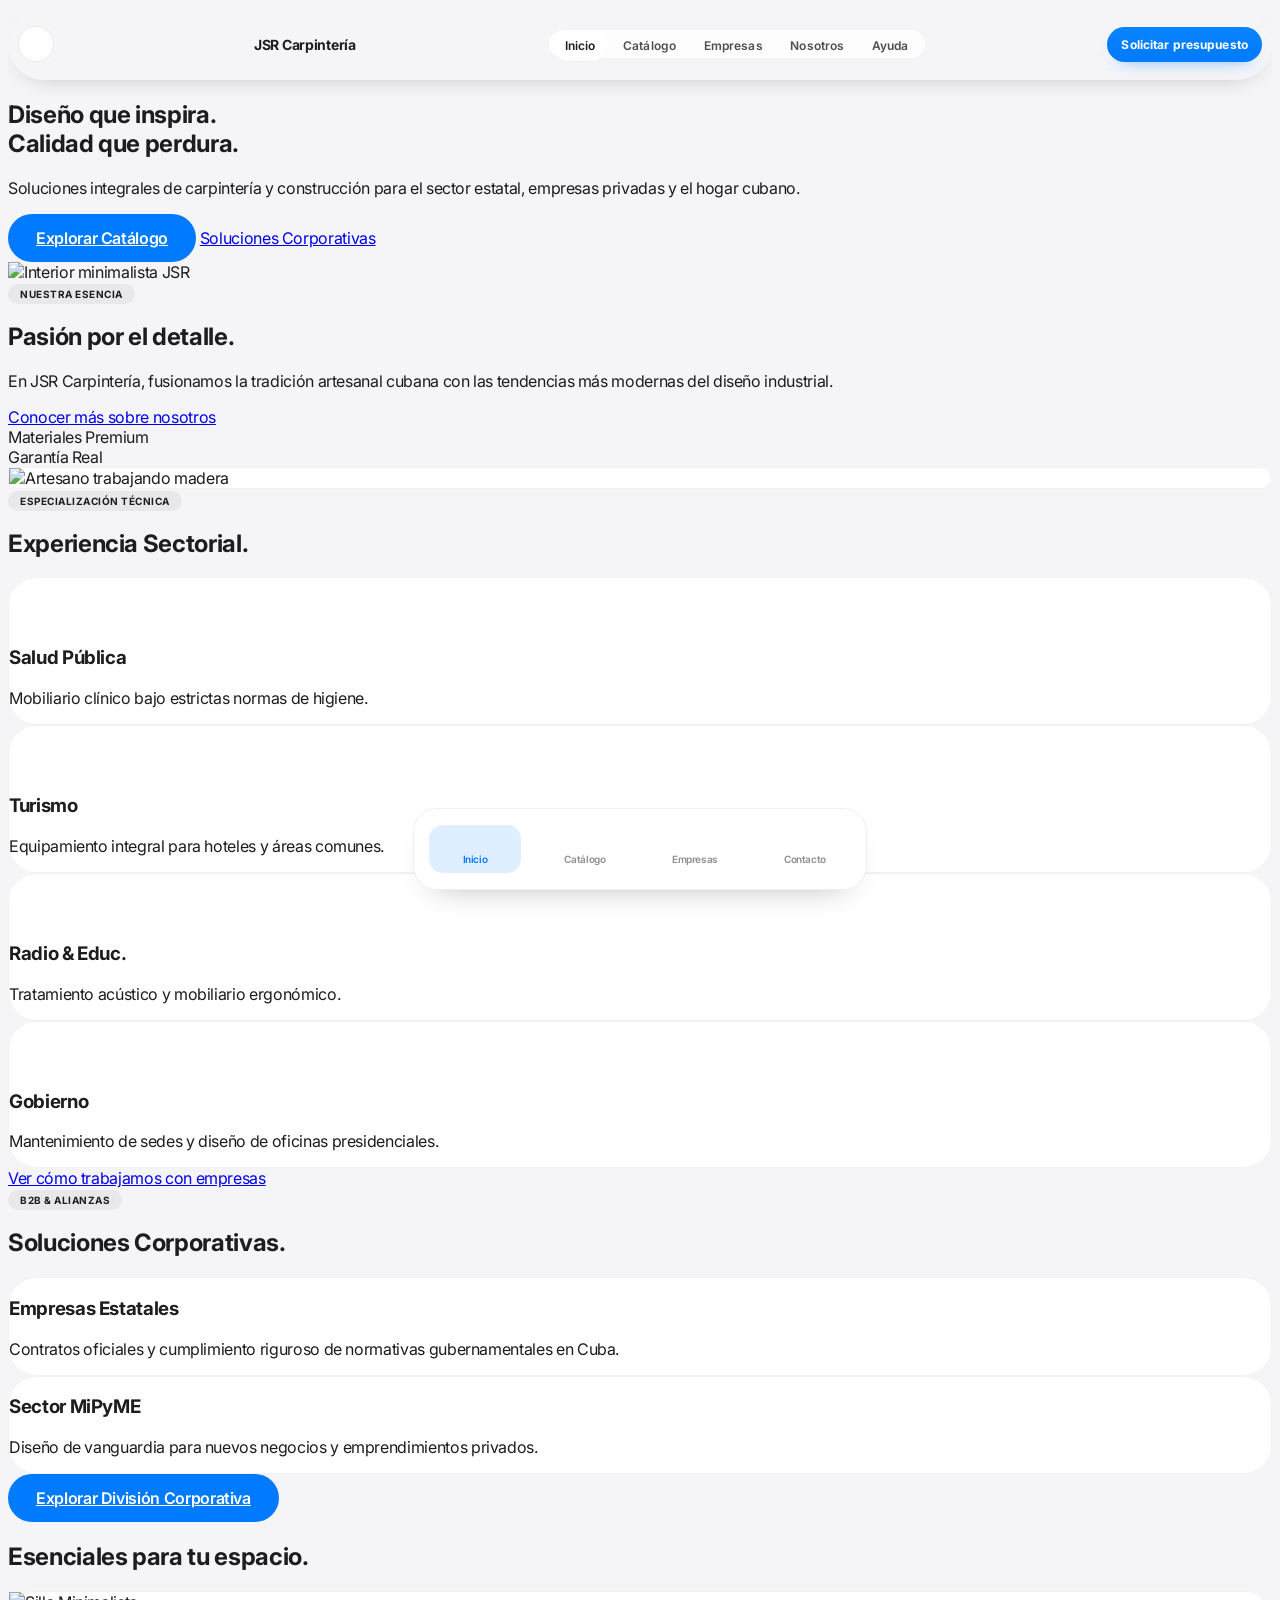
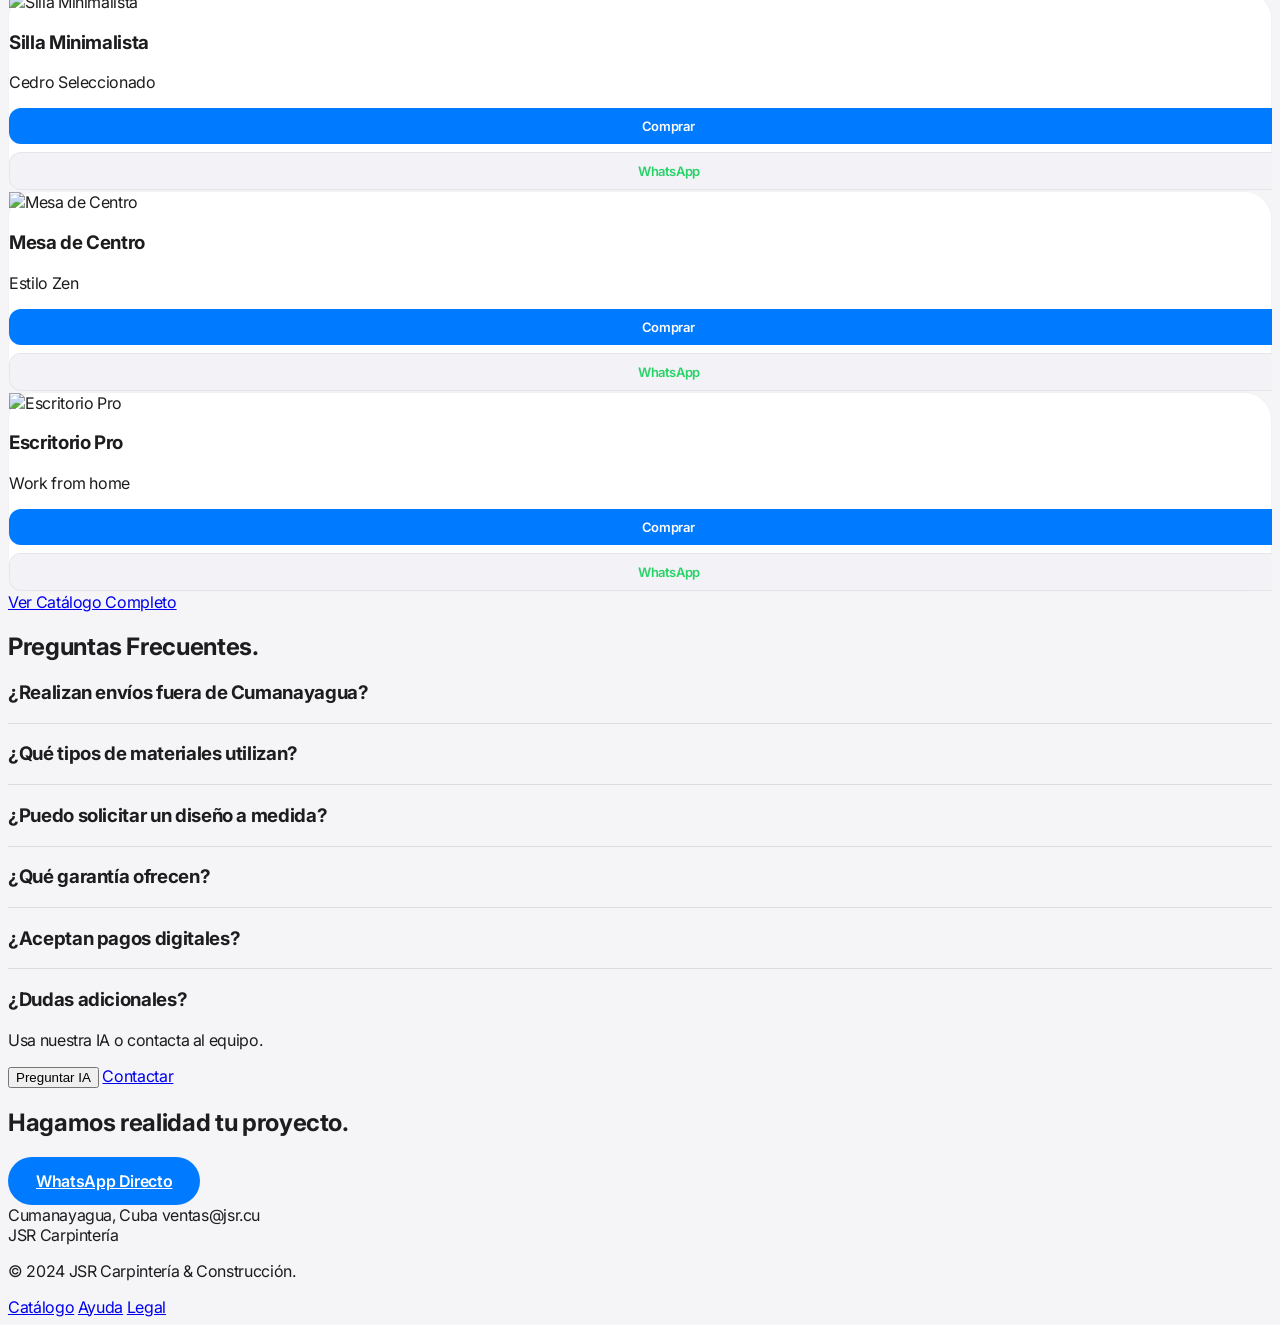
==== commit 883f684b: "Integrate back icon into top nav and auto-hide on home" ====
--- a/index.html
+++ b/index.html
@@ -60,6 +60,10 @@
     <nav class="fixed top-0 inset-x-0 z-[100] ios26-nav-shell">
         <div class="max-w-[1200px] mx-auto px-4 md:px-6 py-3">
             <div class="ios26-nav glass-nav border border-black/[0.06]">
+                <button type="button" class="ios26-back-inline" aria-label="Regresar" onclick="goBackOrHome('index.html')">
+                    <i data-lucide="chevron-left"></i>
+                </button>
+
                 <a href="index.html" class="ios26-brand" aria-label="Ir al inicio">
                     <i data-lucide="box" class="w-5 h-5 text-black"></i>
                     <span>JSR Carpintería</span>
--- a/style.css
+++ b/style.css
@@ -40,6 +40,33 @@
     box-shadow: 0 10px 28px -18px rgba(0, 0, 0, 0.32);
 }
 
+.ios26-back-inline {
+    width: 36px;
+    height: 36px;
+    border-radius: 999px;
+    border: 1px solid rgba(0, 0, 0, 0.08);
+    background: rgba(255, 255, 255, 0.88);
+    backdrop-filter: saturate(180%) blur(12px);
+    -webkit-backdrop-filter: saturate(180%) blur(12px);
+    display: inline-flex;
+    align-items: center;
+    justify-content: center;
+    color: #1D1D1F;
+    flex-shrink: 0;
+    transition: all 0.2s ease;
+}
+
+.ios26-back-inline:hover {
+    transform: translateY(-1px);
+    background: rgba(255, 255, 255, 0.98);
+}
+
+.ios26-back-inline i {
+    width: 16px;
+    height: 16px;
+}
+
+
 .ios26-brand {
     display: inline-flex;
     align-items: center;
@@ -114,11 +141,17 @@
         font-size: 13px;
     }
 
+    .ios26-back-inline {
+        width: 34px;
+        height: 34px;
+    }
+
     .ios26-cta {
         padding: 9px 12px;
         font-size: 11px;
     }
 }
+
 
 /* Barra de navegación inferior (Mobile Tab Bar) */
 .mobile-tab-bar {
